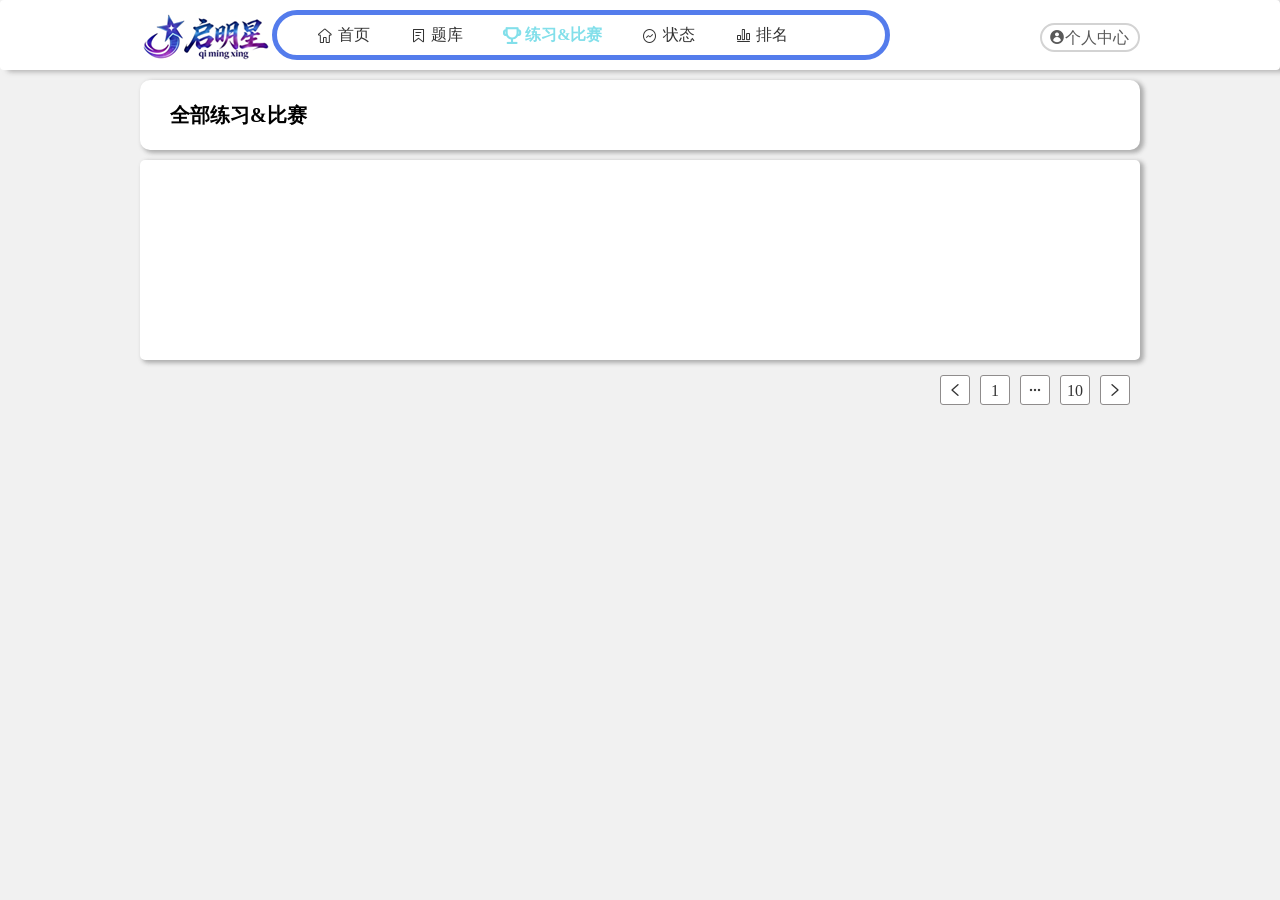
==== contest.html @ 5fe8e905 "二次提交" ====
<!DOCTYPE html>
<html lang="en">
<head>
    <meta charset="UTF-8">
    <meta name="viewport" content="width=device-width, initial-scale=1.0">
    <title>启明星oj</title>
    <link rel="icon" href="./images/启明星图标 (1).png" type="image/x-icon">
    <link rel="stylesheet" href="./iconfont/iconfont.css">
    <link rel="stylesheet" href="./css/base.css">
    <link rel="stylesheet" href="./css/comment.css">
    <link rel="stylesheet" href="./css/contest.css">
</head>
<body>
    <!-- 头部区域 -->
    <div class="header">
        <div class="wrapperheader">
            <!-- logo -->
            <div class="logo"></div>
            <!-- 内容标签 -->
            <div class="content">
                <ul>
                    <li><a href="./index.html">
                        <span class="iconfont icon-home"></span>
                        <p>首页</p>
                    </a></li>
                    <!-- 题库 question -->
                    <li><a href="./question.html">
                        <span class="iconfont icon-file-common"></span>
                        <p>题库</p>
                    </a></li>
                    <!-- 练习 contest -->
                    <li><a href="./contest.html" class="active">
                        <span class="iconfont icon-bisai"></span>
                        <p>练习&比赛</p>
                    </a></li>
                    <!-- 状态 status -->
                    <li><a href="./status.html">
                        <span class="iconfont icon-shuju"></span>
                        <p>状态</p>
                    </a></li>
                    <!-- 排名 rank -->
                    <li><a href="./rank.html">
                        <span class="iconfont icon-chart-bar"></span>
                        <p>排名</p>
                    </a></li>
                </ul>
            </div>
            <!-- 个人 -->
            <div class="user">
                <div class="user-1">
                    <span class="iconfont icon-user-filling"></span>
                    <p>个人中心</p>
                </div>
                <div class="user-2">
                    <ul>
                        <li><a href="./home.html">我的主页</a></li>
                        <li><a href="./setting.html">我的设置</a></li>
                        <li><a href="#">退出</a></li>
                    </ul>                   
                </div>
                
            </div>
        </div>
    </div>

    <!-- banner 区域 -->
    <div class="banner">
        <!-- title 区域 -->
        <div class="title">
            <h1>全部练习&比赛</h1>
        </div>

        <!-- content 区域 -->
        <div class="content"></div>

        <!-- tail 区域 -->
     <div class="tail banner">
        <ul>
            <li><a href="#">
                <span class="iconfont icon-arrow-left-bold"></span>
            </a></li>
            <li><a href="#">1</a></li>
            <li><a href="#">
                <span class="iconfont icon-gengduo"></span>
            </a></li>
            <li><a href="#">10</a></li>
            <li><a href="#">
                <span class="iconfont icon-arrow-right-bold"></span>
            </a></li>
        </ul>
     </div>
    </div>
</body>
</html>
---- iconfont/iconfont.css ----
@font-face {
  font-family: "iconfont"; /* Project id 5116650 */
  src: url('iconfont.woff2?t=1769346921892') format('woff2'),
       url('iconfont.woff?t=1769346921892') format('woff'),
       url('iconfont.ttf?t=1769346921892') format('truetype');
}

.iconfont {
  font-family: "iconfont" !important;
  font-size: 16px;
  font-style: normal;
  -webkit-font-smoothing: antialiased;
  -moz-osx-font-smoothing: grayscale;
}

.icon-search:before {
  content: "\e67e";
}

.icon-arrow-left-bold:before {
  content: "\e685";
}

.icon-arrow-up-bold:before {
  content: "\e686";
}

.icon-arrow-down-bold:before {
  content: "\e687";
}

.icon-arrow-right-bold:before {
  content: "\e688";
}

.icon-arrow-down-filling:before {
  content: "\e689";
}

.icon-guanbi:before {
  content: "\e620";
}

.icon-bianji:before {
  content: "\e622";
}

.icon-gengduo:before {
  content: "\e61e";
}

.icon-fanhui:before {
  content: "\e61f";
}

.icon-jinru:before {
  content: "\e621";
}

.icon-bisai:before {
  content: "\e60f";
}

.icon-shuju:before {
  content: "\e8b9";
}

.icon-arrow-down:before {
  content: "\e665";
}

.icon-chart-bar:before {
  content: "\e667";
}

.icon-file-common:before {
  content: "\e670";
}

.icon-home:before {
  content: "\e674";
}

.icon-setting:before {
  content: "\e67d";
}

.icon-user-filling:before {
  content: "\e68b";
}
---- css/base.css ----
/* 清除默认样式+设置通用样式 */
* {
    margin: 0;
    padding: 0;
    box-sizing: border-box;
}

li {
    list-style: none;
}

body {
    color: #333;
    background-color: rgba(233, 233, 233, 0.6);
}

a {
    color: #333;
    text-decoration: none;
}
---- css/comment.css ----
/* 版心 */
.wrapperheader {
    margin: 0 auto;
    width: 1000px;
    /* background-color: #c06e6e; */
}

/* body {
    background-color: #f3f5f7;
} */
/* 头部区域 */
.header {
    height: 70px;
    background-color: #ffffff;
    border-radius: 4px;

    box-shadow: 7px 2px 5px 0 rgba(130, 129, 129, 0.551);
}

.header .wrapperheader {
    padding-top: 10px;
    display: flex;
}

.logo {
    width: 150px;
    height: 60px;
    /* background-color: #547cec; */
    background-image: url(../images/logo.png);
    background-repeat: no-repeat;
    /* background: pink url(../images/头部标签.png) no-repeat right 10%; */
}

.header .content {

    display: flex;
    height: 50px;
    width: 700px;
    border: 5px solid #547cec;
    border-radius: 30px;
    /* background-color: #b26363; */
}

.header .content ul {
    display: flex;
}

.header .content li {
    /* display: block; */
    margin-left: 40px;
}

.header .content li a {
    /* display: block; */
    display: flex;

    line-height: 40px;
    font-weight: 500;

    /* cursor: pointer; */
}

.header .content li a span {
    margin-right: 5px;
    padding-top: 1px;
}

/* active 类选择器，表示默认选中的a  */
.header .content li .active,
.header .content li a:hover {
    color: #82dfea;
    font-weight: 700;
}

.header .user {
    position: relative;
    width: 100px;
    height: 60px;
    margin-left: 150px;
    margin-top: 5px;
}
.header .user-1  {
    /* display: block; */
    display: flex;

    line-height: 25px;
    padding-left: 7px;
    margin-top: 8px;
    /* margin-left: 5px; */
    border: 2px solid #d3d3d3;
    border-radius: 30px;
    width: 100px;

    font-weight: 500;
    color: #595959;
}

.header .user-2 {
    /* 隐藏 */
    display: none;

    position: absolute;
    margin-left: 5px;
    width: 90px;
    height: 100px;
    background-color: #fff;
    border-radius: 5px;

    box-shadow: 2px 2px 4px 0px #0000005a;

    transition: all 1s;
}

.header .user-2 li {
    margin-top: 10px;
    margin-left: 6px;
}

.header .user-2 li a:hover {
    color: #0975f0;
    /* background-color: #6ed6eb; */
}

/* 鼠标悬停时显示 */
.header .user:hover .user-2,
.header .user .user-2:hover {
    display: block;
}
.header .user:hover .user-1{
    border: 2px solid #547cec;

    font-weight: 600;
    color: #547cec;
}
---- css/contest.css ----
.banner {
    width: 1000px;
    margin: 0 auto;
}

/* title 区域 */
.banner .title {
    display: flex;

    margin-top: 10px;
    height: 70px;
    background-color: #fff;
    border-radius: 10px;

    box-shadow: 3px 2px 4px 1px #5251516b;
}

.banner .title h1 {

    font-size: 20px;
    line-height: 70px;

    transform: translateX(30px);

    color: rgb(0, 0, 0);
}

.banner .content {
    margin-top: 10px;
    height: 200px;
    background-color: #fff;
    border-radius: 5px;

    box-shadow: 3px 2px 4px 1px #5251516b;
}

/* tail 区域 */
.tail ul {
    display: flex;
    justify-content: flex-end;

    margin-top: 15px;
}

.tail ul li {
    width: 30px;
    height: 30px;
    margin-right: 10px;
    background-color: #fff;
    border: 1px solid #8f8c8c;
    border-radius: 3px;

    line-height: 29px;
    text-align: center;
}
.tail ul li:hover,
.tail ul li:hover a {
    background-color: #68bbf2;
    color: #ffffff;
}

.banner .title ul li:nth-child(2) {
    position: relative;
    transform: translateX(550px);
    z-index: 100;
}

.banner .title ul .tiwe {
    display: none;
    position: absolute;

    margin: 0 auto;
    width: 85px;
    height: 140px;
    background-color: #fff;
    border-radius: 5px;
    transform: translateX(-12px);

    z-index: 999;
}

.banner .title ul li:nth-child(2):hover .tiwe,
.banner .title ul .tiwe:hover {
    display: block;
}

.banner .title ul .one:hover {
    /* color: rgb(96, 169, 242); */
    background-color: #0942debf;
}
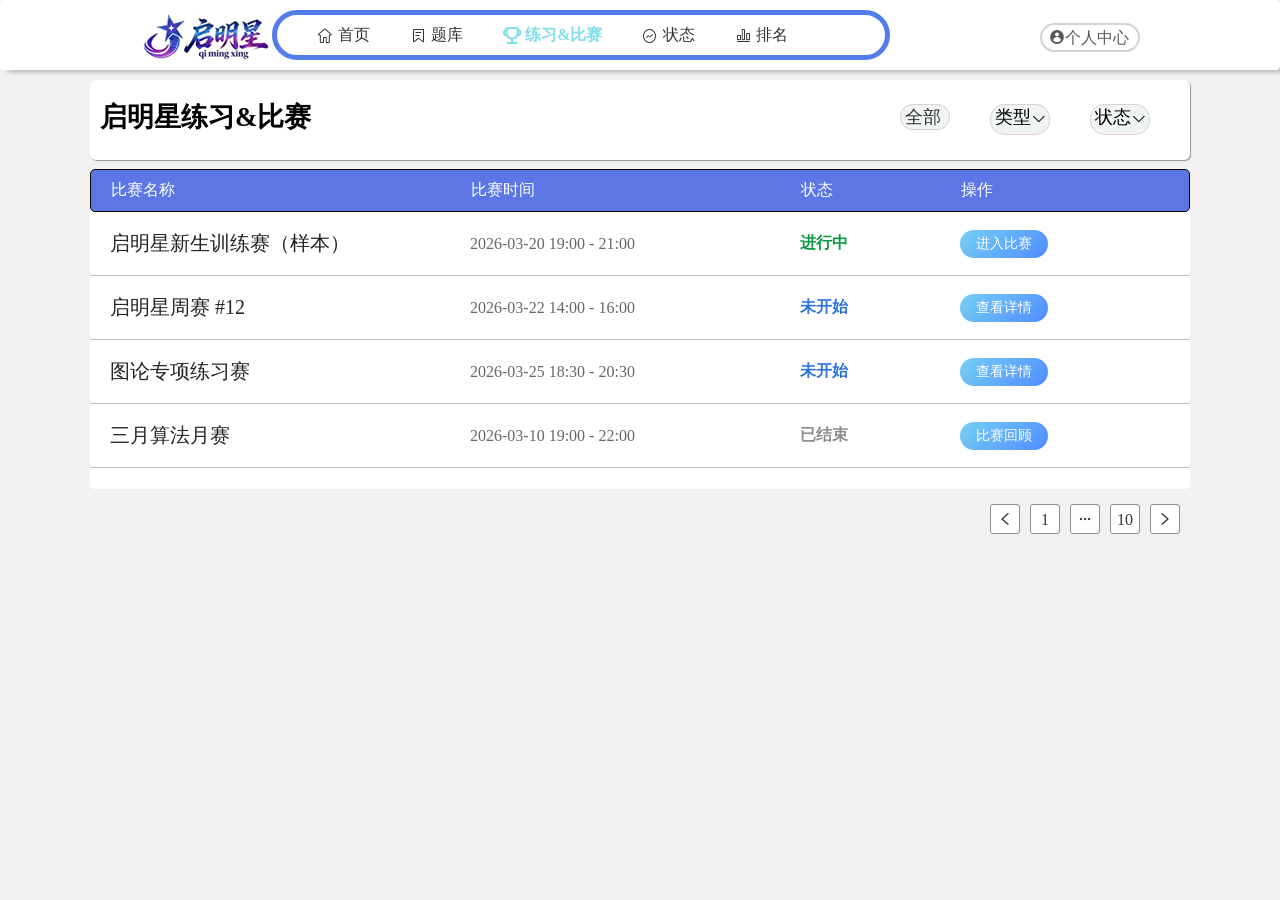
==== commit 7e705c66: "完善contest" ====
--- a/contest.html
+++ b/contest.html
@@ -1,5 +1,6 @@
 <!DOCTYPE html>
-<html lang="en">
+<html lang="zh-CN">
+
 <head>
     <meta charset="UTF-8">
     <meta name="viewport" content="width=device-width, initial-scale=1.0">
@@ -8,44 +9,37 @@
     <link rel="stylesheet" href="./iconfont/iconfont.css">
     <link rel="stylesheet" href="./css/base.css">
     <link rel="stylesheet" href="./css/comment.css">
-    <link rel="stylesheet" href="./css/contest.css">
+    <link rel="stylesheet" href="./css/contest01.css">
 </head>
+
 <body>
-    <!-- 头部区域 -->
     <div class="header">
         <div class="wrapperheader">
-            <!-- logo -->
             <div class="logo"></div>
-            <!-- 内容标签 -->
             <div class="content">
                 <ul>
                     <li><a href="./index.html">
-                        <span class="iconfont icon-home"></span>
-                        <p>首页</p>
-                    </a></li>
-                    <!-- 题库 question -->
+                            <span class="iconfont icon-home"></span>
+                            <p>首页</p>
+                        </a></li>
                     <li><a href="./question.html">
-                        <span class="iconfont icon-file-common"></span>
-                        <p>题库</p>
-                    </a></li>
-                    <!-- 练习 contest -->
+                            <span class="iconfont icon-file-common"></span>
+                            <p>题库</p>
+                        </a></li>
                     <li><a href="./contest.html" class="active">
-                        <span class="iconfont icon-bisai"></span>
-                        <p>练习&比赛</p>
-                    </a></li>
-                    <!-- 状态 status -->
+                            <span class="iconfont icon-bisai"></span>
+                            <p>练习&比赛</p>
+                        </a></li>
                     <li><a href="./status.html">
-                        <span class="iconfont icon-shuju"></span>
-                        <p>状态</p>
-                    </a></li>
-                    <!-- 排名 rank -->
+                            <span class="iconfont icon-shuju"></span>
+                            <p>状态</p>
+                        </a></li>
                     <li><a href="./rank.html">
-                        <span class="iconfont icon-chart-bar"></span>
-                        <p>排名</p>
-                    </a></li>
+                            <span class="iconfont icon-chart-bar"></span>
+                            <p>排名</p>
+                        </a></li>
                 </ul>
             </div>
-            <!-- 个人 -->
             <div class="user">
                 <div class="user-1">
                     <span class="iconfont icon-user-filling"></span>
@@ -56,39 +50,104 @@
                         <li><a href="./home.html">我的主页</a></li>
                         <li><a href="./setting.html">我的设置</a></li>
                         <li><a href="#">退出</a></li>
-                    </ul>                   
+                    </ul>
                 </div>
-                
             </div>
         </div>
     </div>
 
-    <!-- banner 区域 -->
     <div class="banner">
-        <!-- title 区域 -->
-        <div class="title">
-            <h1>全部练习&比赛</h1>
+        <div class="search">
+            <h2>启明星练习&比赛</h2>
+            <div class="right">
+                <ul>
+                    <li><a href="#" class="a">全部</a></li>
+                    <li class="relact">
+                        <div class="ab">
+                            <p>类型</p>
+                            <i class="iconfont icon-arrow-down"></i>
+                        </div>
+                        <div class="abc">
+                            <ol>
+                                <li><a href="#">全部</a></li>
+                                <li><a href="#">训练赛</a></li>
+                                <li><a href="#">周赛</a></li>
+                                <li><a href="#">月赛</a></li>
+                            </ol>
+                        </div>
+                    </li>
+                    <li class="relact">
+                        <div class="ab status-box">
+                            <p>状态</p>
+                            <i class="iconfont icon-arrow-down"></i>
+                        </div>
+                        <div class="abc status-list">
+                            <ol>
+                                <li><a href="#">全部</a></li>
+                                <li><a href="#">进行中</a></li>
+                                <li><a href="#">未开始</a></li>
+                                <li><a href="#">已结束</a></li>
+                            </ol>
+                        </div>
+                    </li>
+                </ul>
+            </div>
         </div>
 
-        <!-- content 区域 -->
-        <div class="content"></div>
+        <div class="matter banner contest-matter">
+            <div class="title">
+                <ol>
+                    <li>比赛名称</li>
+                    <li>比赛时间</li>
+                    <li>状态</li>
+                    <li>操作</li>
+                </ol>
+            </div>
 
-        <!-- tail 区域 -->
-     <div class="tail banner">
+            <ul>
+                <li>
+                    <h2>启明星新生训练赛（样本）</h2>
+                    <h4>2026-03-20 19:00 - 21:00</h4>
+                    <h5 class="running">进行中</h5>
+                    <a href="#">进入比赛</a>
+                </li>
+                <li>
+                    <h2>启明星周赛 #12</h2>
+                    <h4>2026-03-22 14:00 - 16:00</h4>
+                    <h5 class="upcoming">未开始</h5>
+                    <a href="#">查看详情</a>
+                </li>
+                <li>
+                    <h2>图论专项练习赛</h2>
+                    <h4>2026-03-25 18:30 - 20:30</h4>
+                    <h5 class="upcoming">未开始</h5>
+                    <a href="#">查看详情</a>
+                </li>
+                <li>
+                    <h2>三月算法月赛</h2>
+                    <h4>2026-03-10 19:00 - 22:00</h4>
+                    <h5 class="finished">已结束</h5>
+                    <a href="#">比赛回顾</a>
+                </li>
+            </ul>
+        </div>
+    </div>
+
+    <div class="tail banner">
         <ul>
             <li><a href="#">
-                <span class="iconfont icon-arrow-left-bold"></span>
-            </a></li>
+                    <span class="iconfont icon-arrow-left-bold"></span>
+                </a></li>
             <li><a href="#">1</a></li>
             <li><a href="#">
-                <span class="iconfont icon-gengduo"></span>
-            </a></li>
+                    <span class="iconfont icon-gengduo"></span>
+                </a></li>
             <li><a href="#">10</a></li>
             <li><a href="#">
-                <span class="iconfont icon-arrow-right-bold"></span>
-            </a></li>
+                    <span class="iconfont icon-arrow-right-bold"></span>
+                </a></li>
         </ul>
-     </div>
     </div>
 </body>
+
 </html>
--- a/css/comment.css
+++ b/css/comment.css
@@ -79,7 +79,8 @@
     margin-left: 150px;
     margin-top: 5px;
 }
-.header .user-1  {
+
+.header .user-1 {
     /* display: block; */
     display: flex;
 
@@ -107,7 +108,7 @@
     border-radius: 5px;
 
     box-shadow: 2px 2px 4px 0px #0000005a;
-
+    z-index: 999;
     transition: all 1s;
 }
 
@@ -126,10 +127,10 @@
 .header .user .user-2:hover {
     display: block;
 }
-.header .user:hover .user-1{
+
+.header .user:hover .user-1 {
     border: 2px solid #547cec;
 
     font-weight: 600;
     color: #547cec;
-}
-
+}
--- a/css/contest01.css
+++ b/css/contest01.css
@@ -0,0 +1,205 @@
+.banner {
+    margin: 0 auto;
+    width: 1100px;
+}
+
+.search {
+    display: flex;
+    justify-content: space-between;
+    padding-top: 24px;
+    margin-top: 10px;
+    height: 80px;
+    background-color: #fff;
+    border-radius: 6px;
+    font-size: 18px;
+    box-shadow: 1px 1px 1px 0 rgba(79, 78, 78, 0.551);
+}
+
+.search h2 {
+    margin-top: -5px;
+    margin-left: 10px;
+    color: black;
+}
+
+.search .right ul {
+    display: flex;
+    height: 30px;
+}
+
+.search .right .a,
+.search .right .ab {
+    display: block;
+    padding-left: 4px;
+    margin-right: 40px;
+    width: 50px;
+    border: 1px solid rgba(210, 189, 189, 0.642);
+    background-color: #96afb924;
+    border-radius: 15px;
+}
+
+.search .right .ab {
+    display: flex;
+    width: 60px;
+    color: black;
+}
+
+.search .right .ab i {
+    line-height: 29px;
+}
+
+.search .right ul .relact {
+    position: relative;
+}
+
+.search .right .abc {
+    display: none;
+    z-index: 900;
+    position: absolute;
+    width: 60px;
+    margin-left: 3px;
+    padding-left: 6px;
+    background-color: #fff;
+    border-radius: 5px;
+    box-shadow: 2px 2px 4px 0px #0000005a;
+}
+
+.search .right .status-list {
+    width: 70px;
+}
+
+.search .right .abc a:hover {
+    color: rgb(105, 147, 237);
+}
+
+.search .right ul li:hover .abc {
+    display: block;
+}
+
+.search .right .ab:hover,
+.search .right .a:hover {
+    background-color: #cbcbcb;
+}
+
+.contest-matter {
+    min-height: 320px;
+    margin-top: 9px;
+    background-color: #fff;
+    border-radius: 5px;
+}
+
+.contest-matter .title {
+    border: 1px solid #060606;
+    border-radius: 5px;
+    background-color: #5c77e5;
+    color: #ffffff;
+}
+
+.contest-matter .title ol {
+    display: flex;
+}
+
+.contest-matter .title ol li {
+    padding: 10px 0;
+}
+
+.contest-matter .title ol li:nth-child(1) {
+    margin-left: 20px;
+    width: 360px;
+}
+
+.contest-matter .title ol li:nth-child(2) {
+    width: 330px;
+}
+
+.contest-matter .title ol li:nth-child(3) {
+    width: 160px;
+}
+
+.contest-matter .title ol li:nth-child(4) {
+    width: 140px;
+}
+
+.contest-matter ul li {
+    display: flex;
+    align-items: center;
+    height: 64px;
+    padding: 0 20px;
+    border-bottom: 1px solid #c2c2c2;
+}
+
+.contest-matter ul h2,
+.contest-matter ul h4,
+.contest-matter ul h5 {
+    font-weight: normal;
+    font-size: 16px;
+}
+
+.contest-matter ul h2 {
+    width: 360px;
+    font-size: 20px;
+    font-weight: 500;
+    color: #222;
+}
+
+.contest-matter ul h4 {
+    width: 330px;
+    color: #666;
+}
+
+.contest-matter ul h5 {
+    width: 160px;
+}
+
+.contest-matter ul .running {
+    color: #0c9b43;
+    font-weight: 600;
+}
+
+.contest-matter ul .upcoming {
+    color: #2f73d9;
+    font-weight: 600;
+}
+
+.contest-matter ul .finished {
+    color: #8f8c8c;
+    font-weight: 600;
+}
+
+.contest-matter ul a {
+    display: block;
+    width: 88px;
+    height: 28px;
+    line-height: 28px;
+    text-align: center;
+    background: linear-gradient(135deg, #74d0f4 0%, #4f8cff 100%);
+    border-radius: 15px;
+    color: #ffffff;
+    font-size: 14px;
+}
+
+.contest-matter ul a:hover {
+    filter: brightness(1.05);
+}
+
+.tail ul {
+    display: flex;
+    justify-content: flex-end;
+    margin-top: 15px;
+}
+
+.tail ul li {
+    width: 30px;
+    height: 30px;
+    margin-right: 10px;
+    background-color: #fff;
+    border: 1px solid #8f8c8c;
+    border-radius: 3px;
+    line-height: 29px;
+    text-align: center;
+}
+
+.tail ul li:hover,
+.tail ul li:hover a {
+    background-color: #68bbf2;
+    color: #ffffff;
+}
